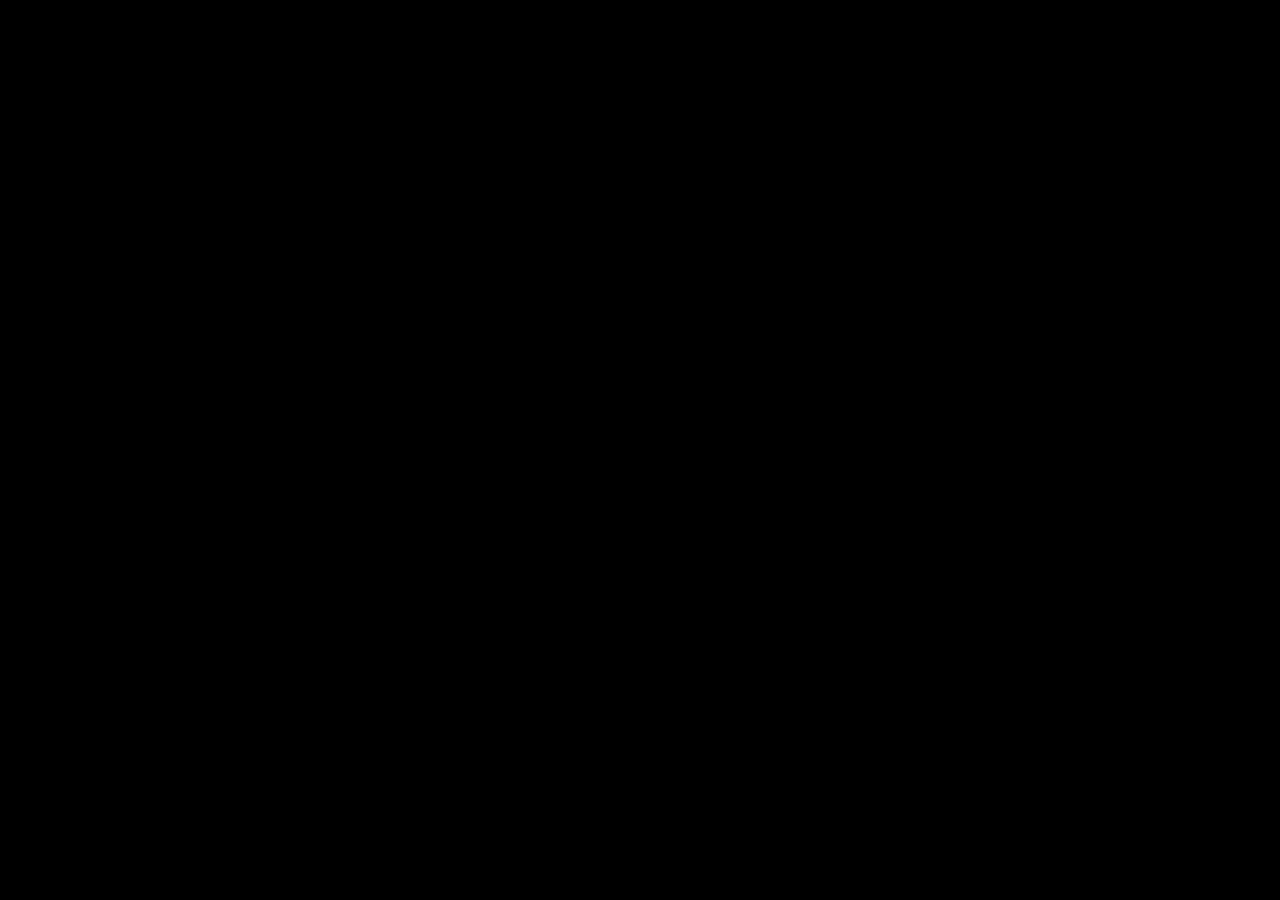
==== detalle.html @ 8d3503bb "Add footer" ====
<!DOCTYPE html>
<html lang="en">

<head>
    <meta charset="UTF-8">
    <meta name="viewport" content="width=device-width, initial-scale=1.0">
    <title>Spiderman</title>
    <link rel="stylesheet" href="./assets/css/style.css">
</head>

<body>
    <div class="contain_full">
        <div class="background">
        </div>
    </div>
</body>
</html>
---- assets/css/style.css ----
/*Style.css*/
/*BODY*/
body {
    background-color: #000;
    font-family: "Poppins", sans-serif;
}

body,
a,
button,
input,
div {
    -webkit-touch-callout: none;
    -webkit-user-select: none;
    -moz-user-select: none;
    -ms-user-select: none;
    user-select: none;
    -webkit-tap-highlight-color: transparent;
}

/*NavBar Design*/
.navbar {
    padding: 10px;
    display: flex;
    align-items: center;
}

.logo img {
    height: 80px;
}

.nav-links {
    list-style: none;
    display: flex;
    align-items: start;
    font-style: normal;
    font-weight: bolder;
    color: white;
}

.nav-links li {
    padding: 0px 10px;
    transition: color 0.1s ease;
}

.nav-links li:hover {
    color: #969696;
    font-style: unset;
    cursor: pointer;
}

/*Background & Fade*/
.background {
    background-image:
        linear-gradient(to bottom,
            rgba(0, 0, 0, 1),
            rgba(0, 0, 0, 0),
            rgba(0, 0, 0, 1)),
        url("../../images/backgroundSpidermanAcross.png");
    /* Imagen de fondo */

    background-size: cover;
    background-position: center;
    background-repeat: no-repeat;
    width: 100%;
    height: 60vh;
    display: grid;
    grid-template-columns: 1fr;
    grid-template-rows: 0.4fr;
    text-align: center;
}

.info {
    display: grid;
    justify-content: start;
}

.contain {
    color: white;
    padding: 20px;
}

.contain ul {
    padding-left: 25%;
    padding-right: 20%;
    display: flex;
    justify-content: center;
    list-style-type: none;
}

.contain li {
    padding: 0px 10px;
    font-size: small;
}

.contain p {
    padding-left: 20%;
    padding-right: 20%;
    padding-top: 1%;
    font-size: smaller;
    text-align: center;
}

.contain img {
    width: 80%;
}

@media (min-width: 768px) {

    /*navbar*/
    .nav-links {
        font-size: larger;
    }

    /*logo*/
    .logo img {
        height: 100px;
    }

    /*Background & Fade*/
    .background {
        height: 70vh;
        text-align: left;
    }

    /*Contain*/
    .contain {
        display: grid;
        place-items: center;
        padding-left: 15%;
    }


    .contain img {
        width: 85%;
    }
}


/*Buttons on the start*/
.contain_btn {
    display: flex;
    justify-content: center;
    padding: 1.5vh;
}

/*Boton Play*/
.principal_btn span {
    white-space: nowrap;
    color: inherit; 
    text-decoration: none;
}

.principal_btn {
    text-decoration: none;
    display: grid;
    grid-template-columns: auto 1fr; 
    align-items: center;
    gap: 8px; 
    padding: 8px 30px;
    margin: 1%;
    border-radius: 5px;
    cursor: pointer;
}
.principal_btn a {
    white-space: nowrap;
}

.principal_btn img {
    width: 25px;
    margin-right: 8px;
}

/* Fijar el footer al final de la página*/
.footer-space{
    position: fixed;
    display: flex;
    justify-content: space-around;
    bottom: 0;
    left: 0;
    width: 100%;
    background-color: #111111;
    color: #ffffffa4;
}

.footer-space p{
    margin-top: 0;
}

.icon {
    margin-top: 0.5%;
    transform: scale(1); 
    transition: transform 0.2s  ease, filter 0.2s ease;
    filter: brightness(1); 
    cursor: pointer;
}

.icon:hover {
    transform: scale(1.1); 
    filter: brightness(0.8); 
}

.icon:active {
    transform: scale(1); 
    filter: brightness(1); 
}

#info {
    background-color: #545454;
    transition: background-color 0.2s ease;
    justify-content: center;
    align-items: center;
    color: white;
}

#info:hover {
    background-color: #252525;
}

#info:active {
    background-color: #000;
}

#play {
    background-color: #ffffff;
    color: #000;
    transition: background-color 0.2s ease;
    justify-content: center;
    align-items: center;
    font-weight: bold;
}

#play:hover {
    background-color: #bbbbbb;
}

#play:active {
    background-color: #757575;
}

/*Desing for Desktops*/

@media (min-width: 900px) {
    
    .slide-container img {
        flex: 0 0 20%;
    }

    .icon{
        display: grid;
        grid-template-columns: repeat(1,1fr);
        grid-template-rows: repeat(2,1fr);
        justify-items: center;
        align-items: center;

    }
}
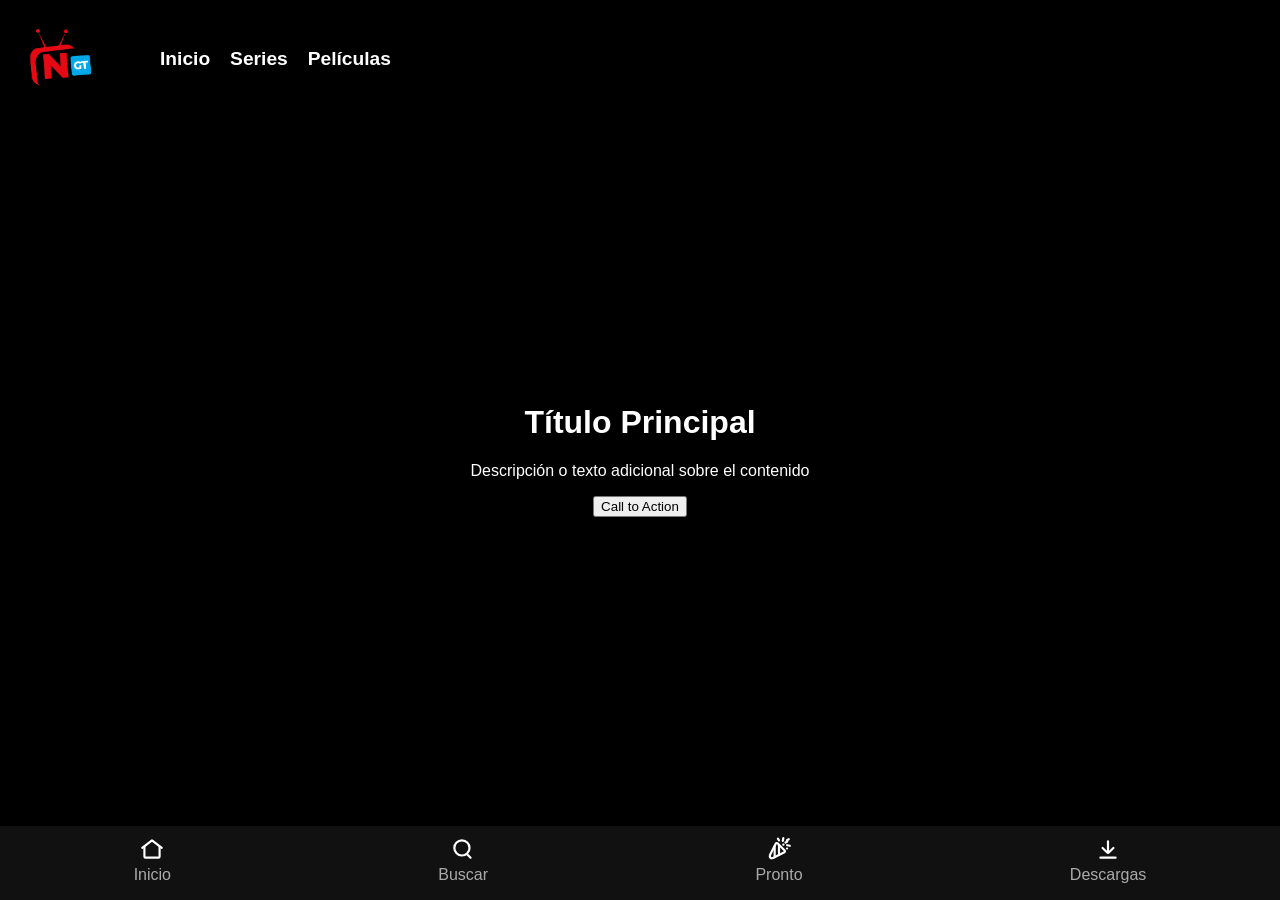
==== commit 16751981: "Add Video, detalles space and Fix footer" ====
--- a/detalle.html
+++ b/detalle.html
@@ -5,13 +5,153 @@
     <meta charset="UTF-8">
     <meta name="viewport" content="width=device-width, initial-scale=1.0">
     <title>Spiderman</title>
-    <link rel="stylesheet" href="./assets/css/style.css">
+    <link rel="stylesheet" href="./assets/css/style.css"> 
+    <link rel="stylesheet" href="./assets/css/detalle.css">
 </head>
 
 <body>
-    <div class="contain_full">
-        <div class="background">
+    <div class="background-vid">
+        <div class="nav-bar-in">
+            <header>
+                <nav>
+                    <div class="navbar">
+                        <div class="logo">
+                            <img src="./images/icons/Netflix_little.png" alt="">
+                        </div>
+                        <ul class="nav-links">
+                            <li><a href="./index.html">Inicio</a></li>
+                            <li>Series</li>
+                            <li>Películas</li>
+                        </ul>
+                    </div>
+                </nav>
+            </header>
         </div>
+        <video autoplay muted loop playsinline>
+            <source src="./videos/SPIDER-MAN.mp4" type="video/mp4">
+            Tu navegador no soporta videos HTML5.
+        </video>
+        
+        <div class="content">
+            <h1>Título Principal</h1>
+            <p>Descripción o texto adicional sobre el contenido</p>
+            <button>Call to Action</button>
+
+
+            <footer class="footer-space">
+                <div class="icon">
+                    <svg width="26px" height="26px" viewBox="0 0 24 24" version="1.1"
+                        xmlns="http://www.w3.org/2000/svg" xmlns:xlink="http://www.w3.org/1999/xlink"
+                        fill="#000000">
+                        <g id="SVGRepo_bgCarrier" stroke-width="0"></g>
+                        <g id="SVGRepo_tracerCarrier" stroke-linecap="round" stroke-linejoin="round"></g>
+                        <g id="SVGRepo_iconCarrier">
+                            <title>Home</title>
+                            <g id="Page-1" stroke="none" stroke-width="1" fill="none" fill-rule="evenodd">
+                                <g id="Home">
+                                    <rect id="Rectangle" fill-rule="nonzero" x="0" y="0" width="10" height="10">
+                                    </rect>
+                                    <path
+                                        d="M5,10 L5,19 C5,19.5523 5.44772,20 6,20 L18,20 C18.5523,20 19,19.5523 19,19 L19,10"
+                                        id="Path" stroke="#ffffff" stroke-width="2" stroke-linecap="round"> </path>
+                                    <path
+                                        d="M21,11 L12.307,4.23875 C12.1264,4.09832 11.8736,4.09832 11.693,4.23875 L3,11"
+                                        id="Path" stroke="#ffffff" stroke-width="2" stroke-linecap="round"> </path>
+                                </g>
+                            </g>
+                        </g>
+                    </svg>
+                    <p>Inicio</p>
+                </div>
+                <div class="icon">
+                    <svg width="26px" height="26px" viewBox="0 0 24 24" version="1.1"
+                        xmlns="http://www.w3.org/2000/svg" xmlns:xlink="http://www.w3.org/1999/xlink"
+                        fill="#000000">
+                        <g id="SVGRepo_bgCarrier" stroke-width="0"></g>
+                        <g id="SVGRepo_tracerCarrier" stroke-linecap="round" stroke-linejoin="round"></g>
+                        <g id="SVGRepo_iconCarrier">
+                            <title>Search</title>
+                            <g id="Page-1" stroke="none" stroke-width="1" fill="none" fill-rule="evenodd">
+                                <g id="Search">
+                                    <rect id="Rectangle" fill-rule="nonzero" x="0" y="0" width="24" height="24">
+                                    </rect>
+                                    <circle id="Oval" stroke="#ffffff" stroke-width="2" stroke-linecap="round"
+                                        cx="11" cy="11" r="7"> </circle>
+                                    <line x1="16" y1="17" x2="19" y2="20" id="Path" stroke="#ffffff"
+                                        stroke-width="2" stroke-linecap="round"> </line>
+                                </g>
+                            </g>
+                        </g>
+                    </svg>
+                    <p>Buscar</p>
+                </div>
+                <div class="icon">
+                    <svg width="26px" height="26px" viewBox="0 0 24 24" version="1.1"
+                        xmlns="http://www.w3.org/2000/svg" xmlns:xlink="http://www.w3.org/1999/xlink"
+                        fill="#000000">
+                        <g id="SVGRepo_bgCarrier" stroke-width="0"></g>
+                        <g id="SVGRepo_tracerCarrier" stroke-linecap="round" stroke-linejoin="round"></g>
+                        <g id="SVGRepo_iconCarrier">
+                            <title>Party</title>
+                            <g id="Page-1" stroke="none" stroke-width="1" fill="none" fill-rule="evenodd">
+                                <g id="Party">
+                                    <rect id="Rectangle" fill-rule="nonzero" x="0" y="0" width="24" height="24">
+                                    </rect>
+                                    <path
+                                        d="M4.05024,19.9498 C4.75734,20.6569 5.46444989,20.6569 6.52511,20.3033 L16.9745,14.9203 C17.5768,14.61 17.7027,13.8033 17.2237,13.3242 L10.6758,6.77632 C10.1967,6.29726 9.38998,6.42319 9.07971,7.02547 L3.69668,17.4749 C3.34313,18.5355 3.34313,19.2426 4.05024,19.9498 Z"
+                                        id="Path" stroke="#ffffff" stroke-width="2" stroke-linecap="round"> </path>
+                                    <path
+                                        d="M18,6 L19.3675,5.31623 C19.6787,5.16066 19.746,4.74598 19.5,4.5 L19.5,4.5 C19.254,4.25402 19.3213,3.83934 19.6325,3.68377 L21,3"
+                                        id="Path" stroke="#ffffff" stroke-width="2" stroke-linecap="round"> </path>
+                                    <line x1="16" y1="8" x2="16.125" y2="8" id="Path" stroke="#ffffff"
+                                        stroke-width="2" stroke-linecap="round"> </line>
+                                    <line x1="19.375" y1="11.5" x2="19.5" y2="11.5" id="Path" stroke="#ffffff"
+                                        stroke-width="2" stroke-linecap="round"> </line>
+                                    <line x1="12" y1="4" x2="11" y2="2.5" id="Path" stroke="#ffffff"
+                                        stroke-width="2" stroke-linecap="round"> </line>
+                                    <line x1="15.5" y1="4.5" x2="16" y2="2" id="Path" stroke="#ffffff"
+                                        stroke-width="2" stroke-linecap="round"> </line>
+                                    <line x1="22" y1="9" x2="19.5" y2="8.5" id="Path" stroke="#ffffff"
+                                        stroke-width="2" stroke-linecap="round"> </line>
+                                    <line x1="12" y1="8.5" x2="12" y2="17.5" id="Path" stroke="#ffffff"
+                                        stroke-width="2" stroke-linecap="round"> </line>
+                                    <line x1="8" y1="9.5" x2="8" y2="19.5" id="Path" stroke="#ffffff"
+                                        stroke-width="2" stroke-linecap="round"> </line>
+                                </g>
+                            </g>
+                        </g>
+                    </svg>
+                    <p>Pronto</p>
+                </div>
+                <div class="icon">
+                    <svg width="26px" height="26px" viewBox="0 0 24 24" version="1.1"
+                        xmlns="http://www.w3.org/2000/svg" xmlns:xlink="http://www.w3.org/1999/xlink"
+                        fill="#000000">
+                        <g id="SVGRepo_bgCarrier" stroke-width="0"></g>
+                        <g id="SVGRepo_tracerCarrier" stroke-linecap="round" stroke-linejoin="round"></g>
+                        <g id="SVGRepo_iconCarrier">
+                            <title>Download-3</title>
+                            <g id="Page-1" stroke="none" stroke-width="1" fill="none" fill-rule="evenodd">
+                                <g id="Download-3">
+                                    <rect id="Rectangle" fill-rule="nonzero" x="0" y="0" width="24" height="24">
+                                    </rect>
+                                    <line x1="12" y1="5" x2="12" y2="15" id="Path" stroke="#ffffff" stroke-width="2"
+                                        stroke-linecap="round"> </line>
+                                    <path
+                                        d="M17,11 L12.7071,15.2929 C12.3166,15.6834 11.6834,15.6834 11.2929,15.2929 L7,11"
+                                        id="Path" stroke="#ffffff" stroke-width="2" stroke-linecap="round"> </path>
+                                    <line x1="19" y1="20" x2="5" y2="20" id="Path" stroke="#ffffff" stroke-width="2"
+                                        stroke-linecap="round"> </line>
+                                </g>
+                            </g>
+                        </g>
+                    </svg>
+                    <p>Descargas</p>
+                </div>
+            </footer>
+
+        </div>
+        
     </div>
 </body>
 </html>
--- a/assets/css/style.css
+++ b/assets/css/style.css
@@ -43,6 +43,11 @@
     transition: color 0.1s ease;
 }
 
+.nav-links a {
+    text-decoration: none;
+    color: inherit;
+}
+
 .nav-links li:hover {
     color: #969696;
     font-style: unset;
@@ -137,14 +142,12 @@
 }
 
 
-/*Buttons on the start*/
 .contain_btn {
     display: flex;
     justify-content: center;
     padding: 1.5vh;
 }
 
-/*Boton Play*/
 .principal_btn span {
     white-space: nowrap;
     color: inherit; 
@@ -171,7 +174,6 @@
     margin-right: 8px;
 }
 
-/* Fijar el footer al final de la página*/
 .footer-space{
     position: fixed;
     display: flex;
@@ -188,7 +190,7 @@
 }
 
 .icon {
-    margin-top: 0.5%;
+    margin-top: 1.5%;
     transform: scale(1); 
     transition: transform 0.2s  ease, filter 0.2s ease;
     filter: brightness(1); 
@@ -248,6 +250,7 @@
 
     .icon{
         display: grid;
+        margin-top: 0.5%;
         grid-template-columns: repeat(1,1fr);
         grid-template-rows: repeat(2,1fr);
         justify-items: center;
--- a/assets/css/detalle.css
+++ b/assets/css/detalle.css
@@ -0,0 +1,86 @@
+body {
+    background-color: #000;
+    font-family: "Poppins", sans-serif;
+    margin: 0;
+}
+
+.background-vid {
+    position: relative;
+    width: 100%;
+    height: 100vh;
+    /* Ocupa toda la altura de la pantalla */
+    overflow: hidden;
+    display: flex;
+    flex-direction: column;
+    justify-content: center;
+    align-items: center;
+}
+
+.background-vid::before {
+    content: '';
+    position: absolute;
+    top: 0;
+    left: 0;
+    width: 100%;
+    height: 100%;
+    background: linear-gradient(to bottom,
+            rgba(0, 0, 0, 1) 0%,
+            rgba(0, 0, 0, 0.3) 15%,
+            rgba(0, 0, 0, 0.1) 30%,
+            rgba(0, 0, 0, 0.1) 70%,
+            rgba(0, 0, 0, 0.3) 85%,
+            rgba(0, 0, 0, 1) 100%);
+    z-index: 1;
+    pointer-events: none;
+    /* Permite interacción con el video */
+}
+
+.background-vid video {
+    position: absolute;
+    top: 0;
+    left: 0;
+    width: 100%;
+    height: 70%;
+    object-fit: cover;
+    z-index: 0;
+}
+
+.nav-bar-in {
+    position: absolute;
+    top: 0;
+    left: 0;
+    width: 100%;
+    height: 9vh;
+    display: flex;
+    justify-content: space-between;
+    align-items: center;
+    z-index: 3;
+}
+
+.content {
+    position: relative;
+    z-index: 2;
+    color: white;
+    text-align: center;
+    padding: 20px;
+    max-width: 90%;
+}
+
+/* Media Query para pantallas más grandes */
+@media (min-width: 768px) {
+    .background {
+        height: 60vh;
+    }
+
+    .nav-bar-in {
+        height: 13vh;
+    }
+
+    .background::before {
+        background: linear-gradient(to bottom,
+                rgba(0, 0, 0, 1) 0%,
+                rgba(0, 0, 0, 0) 20%,
+                rgba(0, 0, 0, 0) 80%,
+                rgba(0, 0, 0, 1) 100%);
+    }
+}
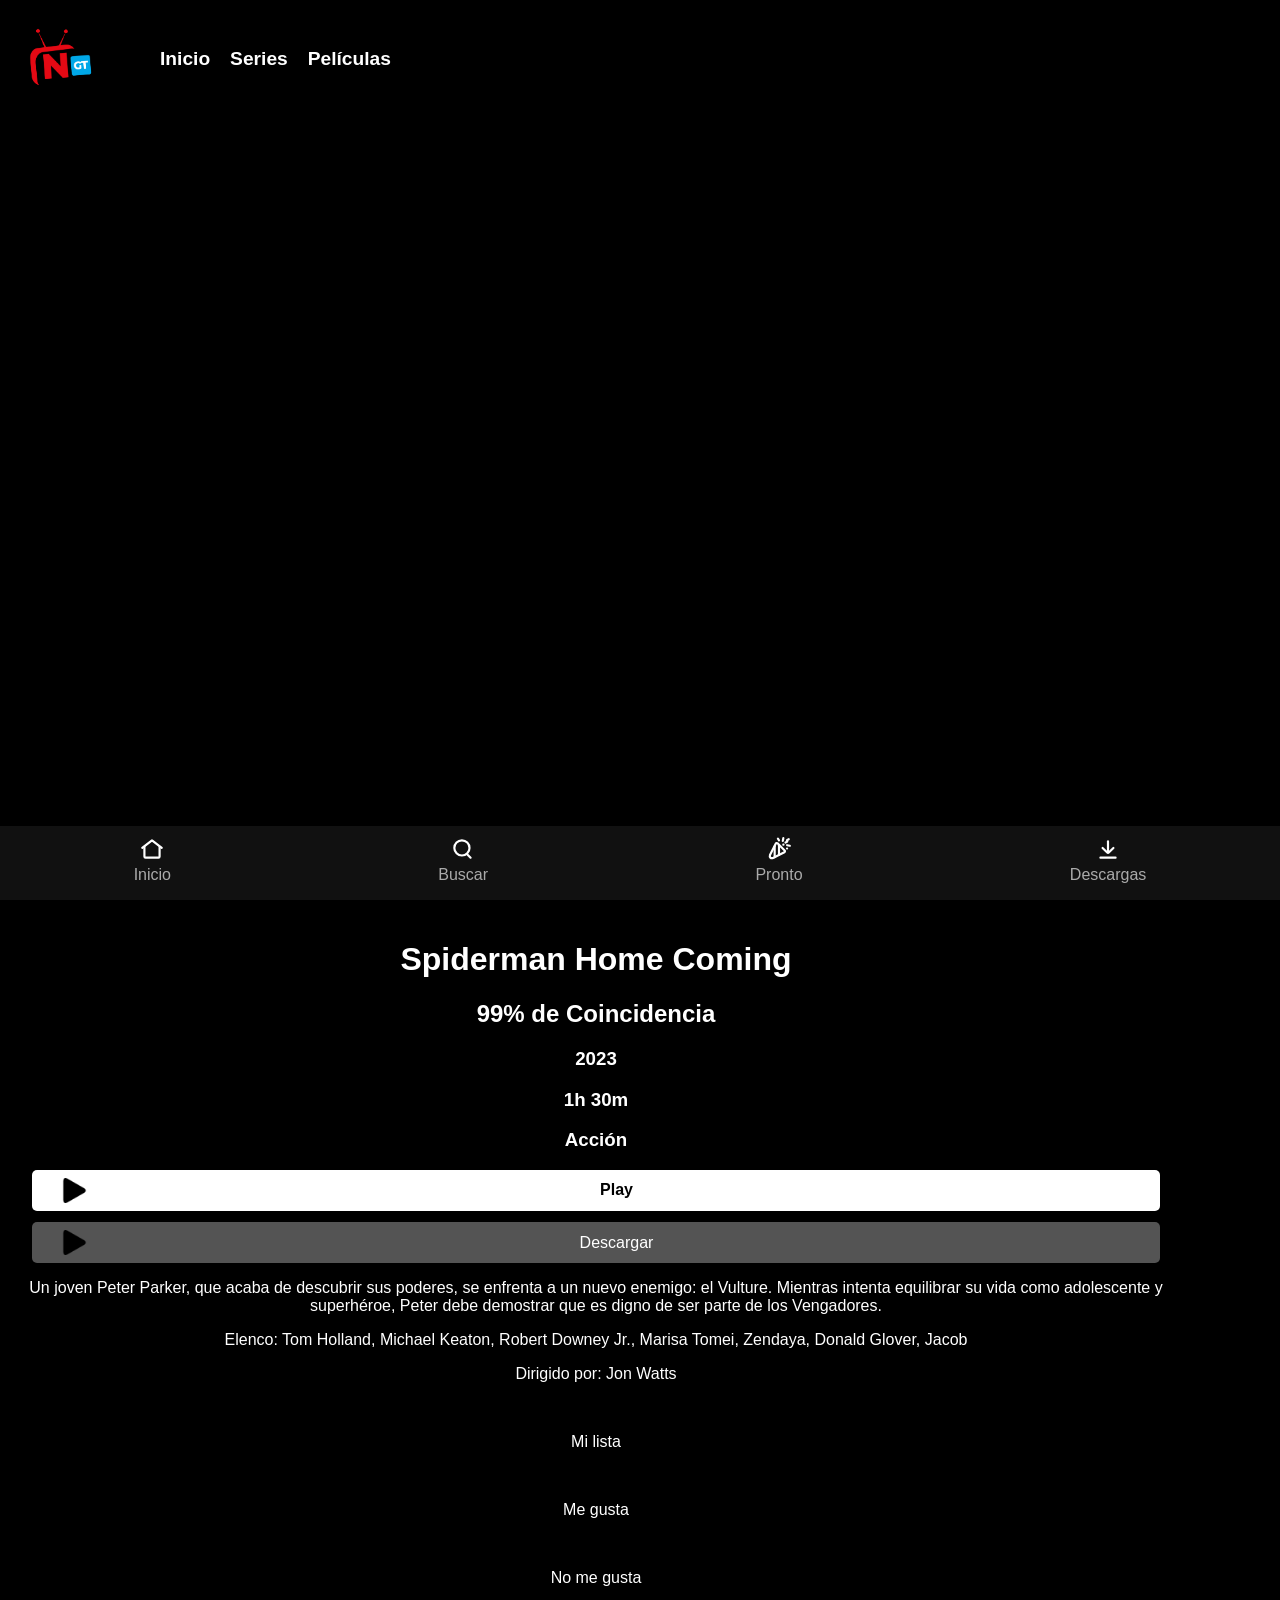
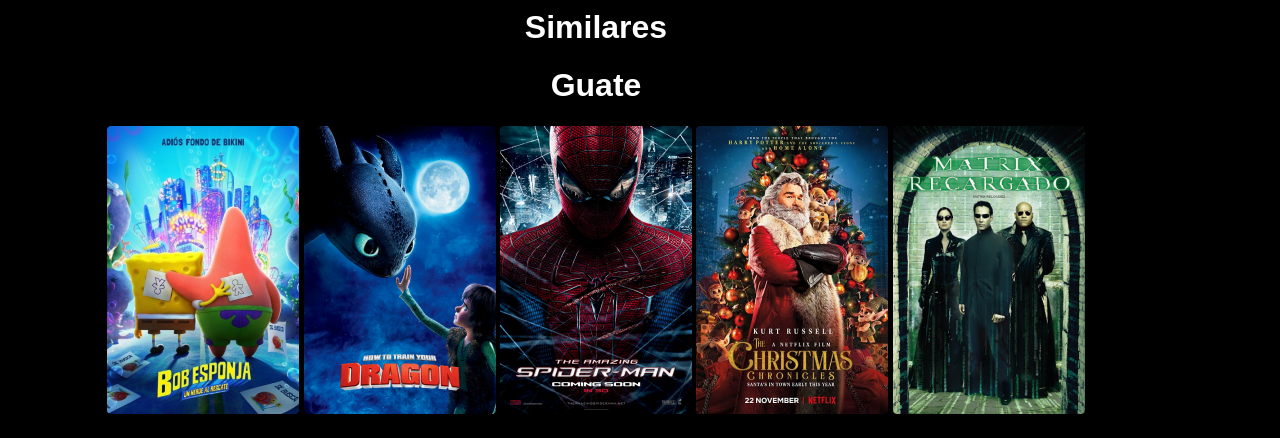
==== commit a5082095: "redesing" ====
--- a/detalle.html
+++ b/detalle.html
@@ -5,7 +5,7 @@
     <meta charset="UTF-8">
     <meta name="viewport" content="width=device-width, initial-scale=1.0">
     <title>Spiderman</title>
-    <link rel="stylesheet" href="./assets/css/style.css"> 
+    <link rel="stylesheet" href="./assets/css/style.css">
     <link rel="stylesheet" href="./assets/css/detalle.css">
 </head>
 
@@ -31,127 +31,177 @@
             <source src="./videos/SPIDER-MAN.mp4" type="video/mp4">
             Tu navegador no soporta videos HTML5.
         </video>
-        
-        <div class="content">
-            <h1>Título Principal</h1>
-            <p>Descripción o texto adicional sobre el contenido</p>
-            <button>Call to Action</button>
-
-
-            <footer class="footer-space">
-                <div class="icon">
-                    <svg width="26px" height="26px" viewBox="0 0 24 24" version="1.1"
-                        xmlns="http://www.w3.org/2000/svg" xmlns:xlink="http://www.w3.org/1999/xlink"
-                        fill="#000000">
-                        <g id="SVGRepo_bgCarrier" stroke-width="0"></g>
-                        <g id="SVGRepo_tracerCarrier" stroke-linecap="round" stroke-linejoin="round"></g>
-                        <g id="SVGRepo_iconCarrier">
-                            <title>Home</title>
-                            <g id="Page-1" stroke="none" stroke-width="1" fill="none" fill-rule="evenodd">
-                                <g id="Home">
-                                    <rect id="Rectangle" fill-rule="nonzero" x="0" y="0" width="10" height="10">
-                                    </rect>
-                                    <path
-                                        d="M5,10 L5,19 C5,19.5523 5.44772,20 6,20 L18,20 C18.5523,20 19,19.5523 19,19 L19,10"
-                                        id="Path" stroke="#ffffff" stroke-width="2" stroke-linecap="round"> </path>
-                                    <path
-                                        d="M21,11 L12.307,4.23875 C12.1264,4.09832 11.8736,4.09832 11.693,4.23875 L3,11"
-                                        id="Path" stroke="#ffffff" stroke-width="2" stroke-linecap="round"> </path>
-                                </g>
-                            </g>
-                        </g>
-                    </svg>
-                    <p>Inicio</p>
-                </div>
-                <div class="icon">
-                    <svg width="26px" height="26px" viewBox="0 0 24 24" version="1.1"
-                        xmlns="http://www.w3.org/2000/svg" xmlns:xlink="http://www.w3.org/1999/xlink"
-                        fill="#000000">
-                        <g id="SVGRepo_bgCarrier" stroke-width="0"></g>
-                        <g id="SVGRepo_tracerCarrier" stroke-linecap="round" stroke-linejoin="round"></g>
-                        <g id="SVGRepo_iconCarrier">
-                            <title>Search</title>
-                            <g id="Page-1" stroke="none" stroke-width="1" fill="none" fill-rule="evenodd">
-                                <g id="Search">
-                                    <rect id="Rectangle" fill-rule="nonzero" x="0" y="0" width="24" height="24">
-                                    </rect>
-                                    <circle id="Oval" stroke="#ffffff" stroke-width="2" stroke-linecap="round"
-                                        cx="11" cy="11" r="7"> </circle>
-                                    <line x1="16" y1="17" x2="19" y2="20" id="Path" stroke="#ffffff"
-                                        stroke-width="2" stroke-linecap="round"> </line>
-                                </g>
-                            </g>
-                        </g>
-                    </svg>
-                    <p>Buscar</p>
-                </div>
-                <div class="icon">
-                    <svg width="26px" height="26px" viewBox="0 0 24 24" version="1.1"
-                        xmlns="http://www.w3.org/2000/svg" xmlns:xlink="http://www.w3.org/1999/xlink"
-                        fill="#000000">
-                        <g id="SVGRepo_bgCarrier" stroke-width="0"></g>
-                        <g id="SVGRepo_tracerCarrier" stroke-linecap="round" stroke-linejoin="round"></g>
-                        <g id="SVGRepo_iconCarrier">
-                            <title>Party</title>
-                            <g id="Page-1" stroke="none" stroke-width="1" fill="none" fill-rule="evenodd">
-                                <g id="Party">
-                                    <rect id="Rectangle" fill-rule="nonzero" x="0" y="0" width="24" height="24">
-                                    </rect>
-                                    <path
-                                        d="M4.05024,19.9498 C4.75734,20.6569 5.46444989,20.6569 6.52511,20.3033 L16.9745,14.9203 C17.5768,14.61 17.7027,13.8033 17.2237,13.3242 L10.6758,6.77632 C10.1967,6.29726 9.38998,6.42319 9.07971,7.02547 L3.69668,17.4749 C3.34313,18.5355 3.34313,19.2426 4.05024,19.9498 Z"
-                                        id="Path" stroke="#ffffff" stroke-width="2" stroke-linecap="round"> </path>
-                                    <path
-                                        d="M18,6 L19.3675,5.31623 C19.6787,5.16066 19.746,4.74598 19.5,4.5 L19.5,4.5 C19.254,4.25402 19.3213,3.83934 19.6325,3.68377 L21,3"
-                                        id="Path" stroke="#ffffff" stroke-width="2" stroke-linecap="round"> </path>
-                                    <line x1="16" y1="8" x2="16.125" y2="8" id="Path" stroke="#ffffff"
-                                        stroke-width="2" stroke-linecap="round"> </line>
-                                    <line x1="19.375" y1="11.5" x2="19.5" y2="11.5" id="Path" stroke="#ffffff"
-                                        stroke-width="2" stroke-linecap="round"> </line>
-                                    <line x1="12" y1="4" x2="11" y2="2.5" id="Path" stroke="#ffffff"
-                                        stroke-width="2" stroke-linecap="round"> </line>
-                                    <line x1="15.5" y1="4.5" x2="16" y2="2" id="Path" stroke="#ffffff"
-                                        stroke-width="2" stroke-linecap="round"> </line>
-                                    <line x1="22" y1="9" x2="19.5" y2="8.5" id="Path" stroke="#ffffff"
-                                        stroke-width="2" stroke-linecap="round"> </line>
-                                    <line x1="12" y1="8.5" x2="12" y2="17.5" id="Path" stroke="#ffffff"
-                                        stroke-width="2" stroke-linecap="round"> </line>
-                                    <line x1="8" y1="9.5" x2="8" y2="19.5" id="Path" stroke="#ffffff"
-                                        stroke-width="2" stroke-linecap="round"> </line>
-                                </g>
-                            </g>
-                        </g>
-                    </svg>
-                    <p>Pronto</p>
-                </div>
-                <div class="icon">
-                    <svg width="26px" height="26px" viewBox="0 0 24 24" version="1.1"
-                        xmlns="http://www.w3.org/2000/svg" xmlns:xlink="http://www.w3.org/1999/xlink"
-                        fill="#000000">
-                        <g id="SVGRepo_bgCarrier" stroke-width="0"></g>
-                        <g id="SVGRepo_tracerCarrier" stroke-linecap="round" stroke-linejoin="round"></g>
-                        <g id="SVGRepo_iconCarrier">
-                            <title>Download-3</title>
-                            <g id="Page-1" stroke="none" stroke-width="1" fill="none" fill-rule="evenodd">
-                                <g id="Download-3">
-                                    <rect id="Rectangle" fill-rule="nonzero" x="0" y="0" width="24" height="24">
-                                    </rect>
-                                    <line x1="12" y1="5" x2="12" y2="15" id="Path" stroke="#ffffff" stroke-width="2"
-                                        stroke-linecap="round"> </line>
-                                    <path
-                                        d="M17,11 L12.7071,15.2929 C12.3166,15.6834 11.6834,15.6834 11.2929,15.2929 L7,11"
-                                        id="Path" stroke="#ffffff" stroke-width="2" stroke-linecap="round"> </path>
-                                    <line x1="19" y1="20" x2="5" y2="20" id="Path" stroke="#ffffff" stroke-width="2"
-                                        stroke-linecap="round"> </line>
-                                </g>
-                            </g>
-                        </g>
-                    </svg>
-                    <p>Descargas</p>
-                </div>
-            </footer>
-
+    </div>
+    <div class="content">
+        <div class="conent-by-movie">
+            <div class="tittle-by-moby">
+                <h1>Spiderman Home Coming</h1>
+            </div>
+            <div class="details-by-movie">
+                <div class="more-details">
+                    <h2>99% de Coincidencia</h2>
+                    <h3>2023</h3>
+                    <h3>1h 30m</h3>
+                    <h3>Acción</h3>
+                </div>
+                <div class="buttons-by-movie">
+                    <div class="principal_btn" id="play">
+                        <img src="./images/play-button-arrowhead.png" alt="">
+                        <a>Play</a>
+                    </div>
+                    <div class="principal_btn" id="info">
+                        <img src="./images/play-button-arrowhead.png" alt="">
+                        <a>Descargar</a>
+                    </div>
+                </div>
+                <div class="description-by-movie">
+                    <p>Un joven Peter Parker, que acaba de descubrir sus poderes, se enfrenta a un nuevo enemigo: el
+                        Vulture. Mientras intenta equilibrar su vida como adolescente y superhéroe, Peter debe
+                        demostrar que es digno de ser parte de los Vengadores.</p>
+                    <p class="minor">
+                        Elenco: Tom Holland, Michael Keaton, Robert Downey Jr., Marisa Tomei, Zendaya, Donald
+                        Glover, Jacob
+                    </p>
+                    <p class="minor">Dirigido por: Jon Watts</p>
+                </div>
+                <div class="other-options">
+                    <div class="options">
+                        <img src="./images/icons/plus.png" alt="">
+                        <p>Mi lista</p>
+                    </div>
+                    <div class="options">
+                        <img src="./images/icons/thumbs-up.png" alt="">
+                        <p>Me gusta</p>
+                    </div>
+                    <div class="options">
+                        <img src="./images/icons/thumbs-down.png" alt="">
+                        <p>No me gusta</p>
+                    </div>
+                </div>
+            </div>
         </div>
-        
+        <div class="movies">
+            <div class="title">
+                <h1>Similares</h1>
+                <h1 id="gt-text">Guate</h1>
+                <div class="line"></div>
+            </div>
+            <div class="slide-container">
+                <img src="./images/covers/bob.png" alt="">
+                <img src="./images/covers/dragon.png" alt="">
+                <img src="./images/covers/spider-man.png" alt="">
+                <img src="./images/covers/santa.png" alt="">
+                <img src="images/covers/matrix.png" alt="">
+            </div>
+        </div>
+        <footer class="footer-space">
+            <div class="icon">
+                <svg width="26px" height="26px" viewBox="0 0 24 24" version="1.1" xmlns="http://www.w3.org/2000/svg"
+                    xmlns:xlink="http://www.w3.org/1999/xlink" fill="#000000">
+                    <g id="SVGRepo_bgCarrier" stroke-width="0"></g>
+                    <g id="SVGRepo_tracerCarrier" stroke-linecap="round" stroke-linejoin="round"></g>
+                    <g id="SVGRepo_iconCarrier">
+                        <title>Home</title>
+                        <g id="Page-1" stroke="none" stroke-width="1" fill="none" fill-rule="evenodd">
+                            <g id="Home">
+                                <rect id="Rectangle" fill-rule="nonzero" x="0" y="0" width="10" height="10">
+                                </rect>
+                                <path
+                                    d="M5,10 L5,19 C5,19.5523 5.44772,20 6,20 L18,20 C18.5523,20 19,19.5523 19,19 L19,10"
+                                    id="Path" stroke="#ffffff" stroke-width="2" stroke-linecap="round"> </path>
+                                <path
+                                    d="M21,11 L12.307,4.23875 C12.1264,4.09832 11.8736,4.09832 11.693,4.23875 L3,11"
+                                    id="Path" stroke="#ffffff" stroke-width="2" stroke-linecap="round"> </path>
+                            </g>
+                        </g>
+                    </g>
+                </svg>
+                <p>Inicio</p>
+            </div>
+            <div class="icon">
+                <svg width="26px" height="26px" viewBox="0 0 24 24" version="1.1" xmlns="http://www.w3.org/2000/svg"
+                    xmlns:xlink="http://www.w3.org/1999/xlink" fill="#000000">
+                    <g id="SVGRepo_bgCarrier" stroke-width="0"></g>
+                    <g id="SVGRepo_tracerCarrier" stroke-linecap="round" stroke-linejoin="round"></g>
+                    <g id="SVGRepo_iconCarrier">
+                        <title>Search</title>
+                        <g id="Page-1" stroke="none" stroke-width="1" fill="none" fill-rule="evenodd">
+                            <g id="Search">
+                                <rect id="Rectangle" fill-rule="nonzero" x="0" y="0" width="24" height="24">
+                                </rect>
+                                <circle id="Oval" stroke="#ffffff" stroke-width="2" stroke-linecap="round" cx="11"
+                                    cy="11" r="7"> </circle>
+                                <line x1="16" y1="17" x2="19" y2="20" id="Path" stroke="#ffffff" stroke-width="2"
+                                    stroke-linecap="round"> </line>
+                            </g>
+                        </g>
+                    </g>
+                </svg>
+                <p>Buscar</p>
+            </div>
+            <div class="icon">
+                <svg width="26px" height="26px" viewBox="0 0 24 24" version="1.1" xmlns="http://www.w3.org/2000/svg"
+                    xmlns:xlink="http://www.w3.org/1999/xlink" fill="#000000">
+                    <g id="SVGRepo_bgCarrier" stroke-width="0"></g>
+                    <g id="SVGRepo_tracerCarrier" stroke-linecap="round" stroke-linejoin="round"></g>
+                    <g id="SVGRepo_iconCarrier">
+                        <title>Party</title>
+                        <g id="Page-1" stroke="none" stroke-width="1" fill="none" fill-rule="evenodd">
+                            <g id="Party">
+                                <rect id="Rectangle" fill-rule="nonzero" x="0" y="0" width="24" height="24">
+                                </rect>
+                                <path
+                                    d="M4.05024,19.9498 C4.75734,20.6569 5.46444989,20.6569 6.52511,20.3033 L16.9745,14.9203 C17.5768,14.61 17.7027,13.8033 17.2237,13.3242 L10.6758,6.77632 C10.1967,6.29726 9.38998,6.42319 9.07971,7.02547 L3.69668,17.4749 C3.34313,18.5355 3.34313,19.2426 4.05024,19.9498 Z"
+                                    id="Path" stroke="#ffffff" stroke-width="2" stroke-linecap="round"> </path>
+                                <path
+                                    d="M18,6 L19.3675,5.31623 C19.6787,5.16066 19.746,4.74598 19.5,4.5 L19.5,4.5 C19.254,4.25402 19.3213,3.83934 19.6325,3.68377 L21,3"
+                                    id="Path" stroke="#ffffff" stroke-width="2" stroke-linecap="round"> </path>
+                                <line x1="16" y1="8" x2="16.125" y2="8" id="Path" stroke="#ffffff" stroke-width="2"
+                                    stroke-linecap="round"> </line>
+                                <line x1="19.375" y1="11.5" x2="19.5" y2="11.5" id="Path" stroke="#ffffff"
+                                    stroke-width="2" stroke-linecap="round"> </line>
+                                <line x1="12" y1="4" x2="11" y2="2.5" id="Path" stroke="#ffffff" stroke-width="2"
+                                    stroke-linecap="round"> </line>
+                                <line x1="15.5" y1="4.5" x2="16" y2="2" id="Path" stroke="#ffffff" stroke-width="2"
+                                    stroke-linecap="round"> </line>
+                                <line x1="22" y1="9" x2="19.5" y2="8.5" id="Path" stroke="#ffffff" stroke-width="2"
+                                    stroke-linecap="round"> </line>
+                                <line x1="12" y1="8.5" x2="12" y2="17.5" id="Path" stroke="#ffffff" stroke-width="2"
+                                    stroke-linecap="round"> </line>
+                                <line x1="8" y1="9.5" x2="8" y2="19.5" id="Path" stroke="#ffffff" stroke-width="2"
+                                    stroke-linecap="round"> </line>
+                            </g>
+                        </g>
+                    </g>
+                </svg>
+                <p>Pronto</p>
+            </div>
+            <div class="icon">
+                <svg width="26px" height="26px" viewBox="0 0 24 24" version="1.1" xmlns="http://www.w3.org/2000/svg"
+                    xmlns:xlink="http://www.w3.org/1999/xlink" fill="#000000">
+                    <g id="SVGRepo_bgCarrier" stroke-width="0"></g>
+                    <g id="SVGRepo_tracerCarrier" stroke-linecap="round" stroke-linejoin="round"></g>
+                    <g id="SVGRepo_iconCarrier">
+                        <title>Download-3</title>
+                        <g id="Page-1" stroke="none" stroke-width="1" fill="none" fill-rule="evenodd">
+                            <g id="Download-3">
+                                <rect id="Rectangle" fill-rule="nonzero" x="0" y="0" width="24" height="24">
+                                </rect>
+                                <line x1="12" y1="5" x2="12" y2="15" id="Path" stroke="#ffffff" stroke-width="2"
+                                    stroke-linecap="round"> </line>
+                                <path
+                                    d="M17,11 L12.7071,15.2929 C12.3166,15.6834 11.6834,15.6834 11.2929,15.2929 L7,11"
+                                    id="Path" stroke="#ffffff" stroke-width="2" stroke-linecap="round"> </path>
+                                <line x1="19" y1="20" x2="5" y2="20" id="Path" stroke="#ffffff" stroke-width="2"
+                                    stroke-linecap="round"> </line>
+                            </g>
+                        </g>
+                    </g>
+                </svg>
+                <p>Descargas</p>
+            </div>
+        </footer>
     </div>
 </body>
+
 </html>
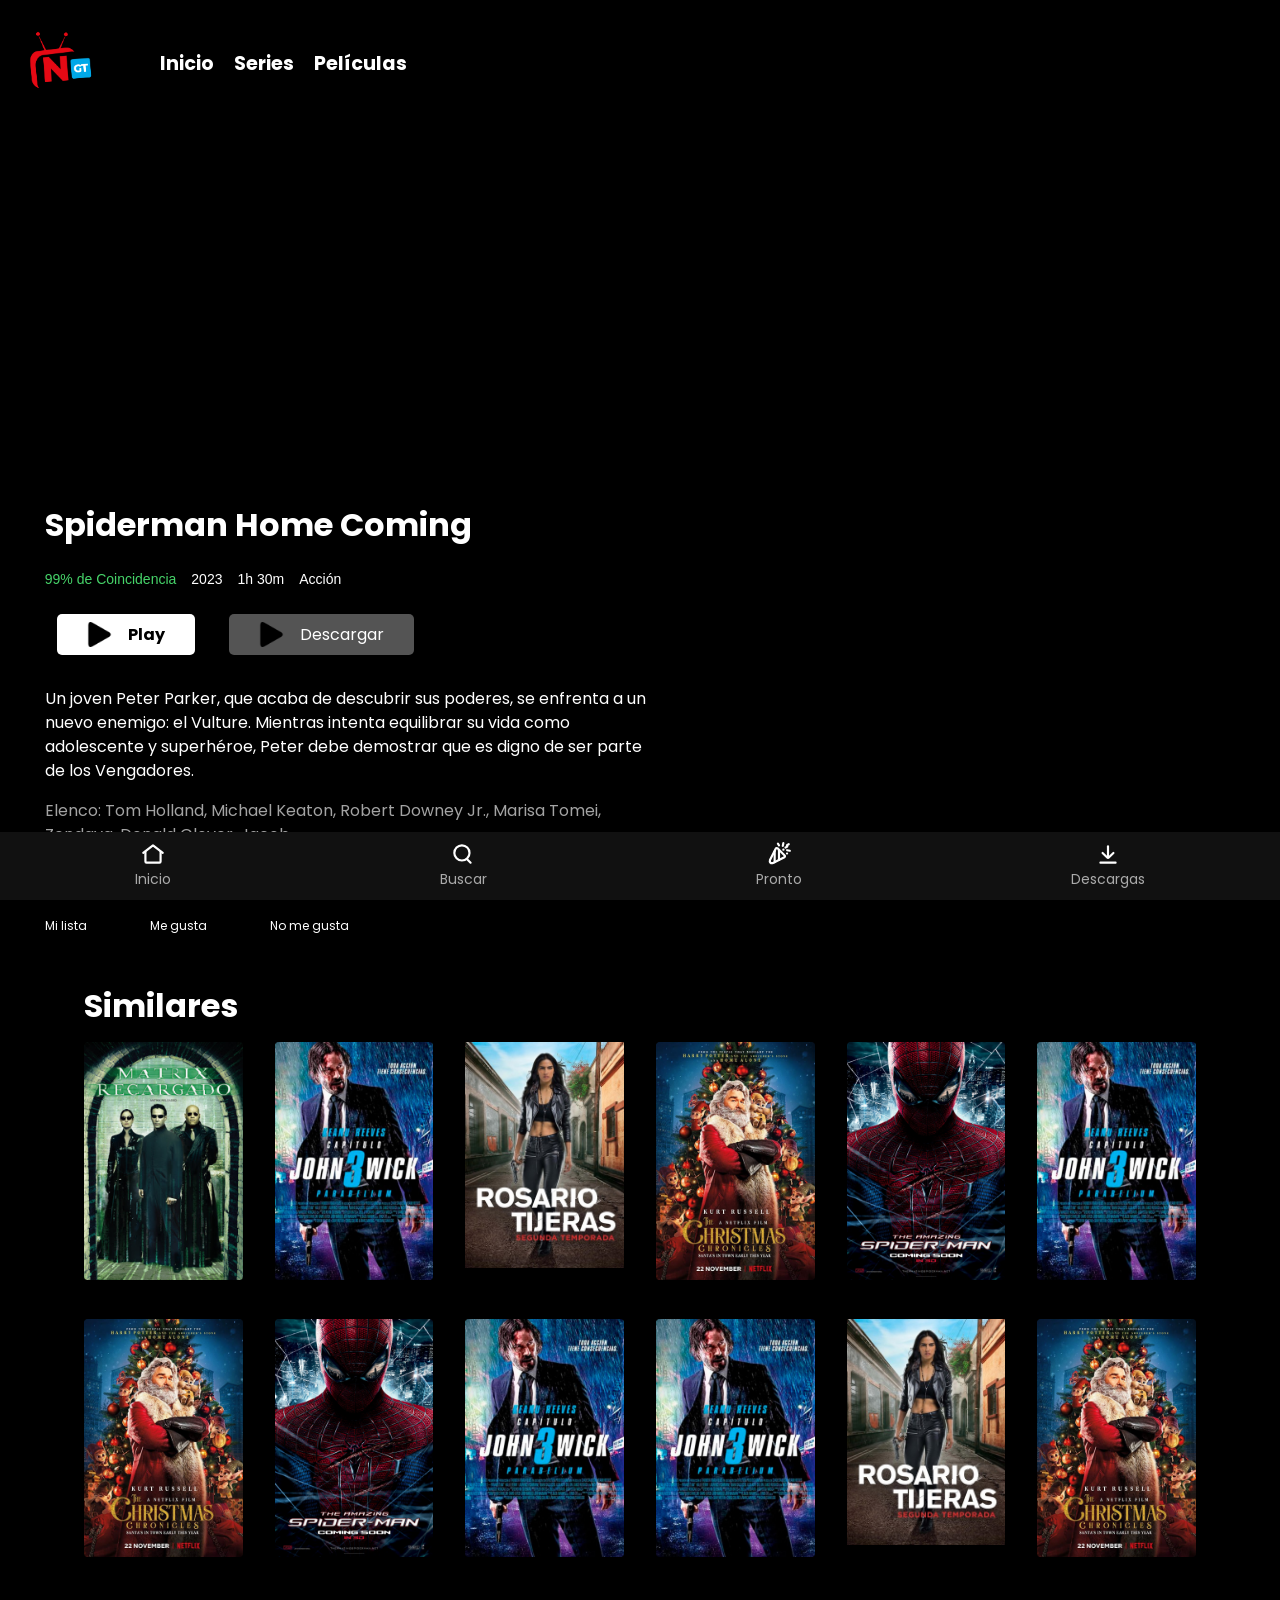
==== commit e69a2c5e: "Add Detials complete" ====
--- a/detalle.html
+++ b/detalle.html
@@ -7,6 +7,7 @@
     <title>Spiderman</title>
     <link rel="stylesheet" href="./assets/css/style.css">
     <link rel="stylesheet" href="./assets/css/detalle.css">
+    <link rel="stylesheet" href="./assets/css/style-catalog.css">
 </head>
 
 <body>
@@ -80,20 +81,52 @@
                 </div>
             </div>
         </div>
+        <div class="movies-in">
         <div class="movies">
             <div class="title">
                 <h1>Similares</h1>
-                <h1 id="gt-text">Guate</h1>
-                <div class="line"></div>
-            </div>
-            <div class="slide-container">
-                <img src="./images/covers/bob.png" alt="">
-                <img src="./images/covers/dragon.png" alt="">
-                <img src="./images/covers/spider-man.png" alt="">
-                <img src="./images/covers/santa.png" alt="">
-                <img src="images/covers/matrix.png" alt="">
+            </div>
+            <div class="line"></div>
+            <div class="catalog">
+                <div class="item-container">
+                    <img src="./images/covers/matrix.png" alt="">
+                </div>
+                <div class="item-container">
+                    <img src="./images/covers/john.png" alt="">
+                </div>
+                <div class="item-container">
+                    <img src="./images/covers/rosario tijeras.jpg" alt="">
+                </div>
+                <div class="item-container">
+                    <img src="./images/covers/santa.png" alt="">
+                </div>
+                <div class="item-container">
+                    <img src="./images/covers/spider-man.png" alt="">
+                </div>
+                <div class="item-container">
+                    <img src="./images/covers/john.png" alt="">
+                </div>
+                <div class="item-container">
+                    <img src="./images/covers/santa.png" alt="">
+                </div>
+                <div class="item-container">
+                    <img src="./images/covers/spider-man.png" alt="">
+                </div>
+                <div class="item-container">
+                    <img src="./images/covers/john.png" alt="">
+                </div>
+                <div class="item-container">
+                    <img src="./images/covers/john.png" alt="">
+                </div>
+                <div class="item-container">
+                    <img src="./images/covers/rosario tijeras.jpg" alt="">
+                </div>
+                <div class="item-container">
+                    <img src="./images/covers/santa.png" alt="">
+                </div>
             </div>
         </div>
+    </div>
         <footer class="footer-space">
             <div class="icon">
                 <svg width="26px" height="26px" viewBox="0 0 24 24" version="1.1" xmlns="http://www.w3.org/2000/svg"
--- a/assets/css/detalle.css
+++ b/assets/css/detalle.css
@@ -1,19 +1,17 @@
+/* Estilos Base */
 body {
     background-color: #000;
     font-family: "Poppins", sans-serif;
     margin: 0;
-}
-
+    color: white;
+}
+
+/* Video Background */
 .background-vid {
     position: relative;
     width: 100%;
     height: 100vh;
-    /* Ocupa toda la altura de la pantalla */
     overflow: hidden;
-    display: flex;
-    flex-direction: column;
-    justify-content: center;
-    align-items: center;
 }
 
 .background-vid::before {
@@ -24,15 +22,14 @@
     width: 100%;
     height: 100%;
     background: linear-gradient(to bottom,
-            rgba(0, 0, 0, 1) 0%,
-            rgba(0, 0, 0, 0.3) 15%,
-            rgba(0, 0, 0, 0.1) 30%,
-            rgba(0, 0, 0, 0.1) 70%,
-            rgba(0, 0, 0, 0.3) 85%,
-            rgba(0, 0, 0, 1) 100%);
+        rgba(0, 0, 0, 1) 0%,
+        rgba(0, 0, 0, 0.3) 15%,
+        rgba(0, 0, 0, 0.1) 30%,
+        rgba(0, 0, 0, 0.1) 70%,
+        rgba(0, 0, 0, 0.3) 85%,
+        rgba(0, 0, 0, 1) 100%);
     z-index: 1;
     pointer-events: none;
-    /* Permite interacción con el video */
 }
 
 .background-vid video {
@@ -40,7 +37,7 @@
     top: 0;
     left: 0;
     width: 100%;
-    height: 70%;
+    height: 100%;
     object-fit: cover;
     z-index: 0;
 }
@@ -48,39 +45,160 @@
 .nav-bar-in {
     position: absolute;
     top: 0;
-    left: 0;
-    width: 100%;
-    height: 9vh;
-    display: flex;
-    justify-content: space-between;
-    align-items: center;
+    width: 100%;
     z-index: 3;
 }
 
 .content {
     position: relative;
     z-index: 2;
-    color: white;
-    text-align: center;
-    padding: 20px;
-    max-width: 90%;
-}
-
-/* Media Query para pantallas más grandes */
+    padding: 0 20px;
+}
+
+.content p {
+    font-size: 14px;
+    line-height: 1.5;
+    margin-bottom: 10px;
+}
+
+.conent-by-movie {
+    display: flex;
+    flex-direction: column;
+    align-items: left;
+    justify-content: center;
+    margin-top: -100px;
+    margin-left: 2%;
+}
+
+.tittle-by-moby h1 {
+    font-size: 24px;
+    text-align: left;
+}
+
+.more-details {
+    display: flex;
+    gap: 15px;
+    align-items: center;
+    margin-bottom: 15px;
+}
+
+.more-details h2, .more-details h3 {
+    margin: 0;
+    font-size: 14px;
+    font-weight: 500;
+}
+
+.more-details h2 {
+    color: #46d369;
+}
+
+.buttons-by-movie {
+    display: flex;
+    gap: 10px;
+    margin-bottom: 20px;
+}
+
+
+.description-by-movie p {
+    font-size: 14px;
+    line-height: 1.5;
+    text-align: left;
+}
+
+.minor {
+    color: #a3a3a3;
+    font-size: 12px !important;
+}
+
+.other-options {
+    display: flex;
+    justify-content: space-around;
+    margin: 25px 0;
+}
+
+.options {
+    display: flex;
+    flex-direction: column;
+    align-items: center;
+    gap: 5px;
+}
+
+.options p {
+    font-size: 10px;
+    margin: 0;
+}
+
+.movie-section {
+    margin-top: 30px;
+    padding: 0 20px;
+}
+
+.section-header {
+    display: flex;
+    align-items: center;
+    margin-bottom: 15px;
+}
+
+.section-header h1 {
+    font-size: 18px;
+    margin: 0 10px 0 0;
+}
+.movies-in{
+    margin-bottom: 25%;
+}
+
 @media (min-width: 768px) {
-    .background {
-        height: 60vh;
-    }
-
-    .nav-bar-in {
-        height: 13vh;
-    }
-
-    .background::before {
+    .background-vid {
+        height: 70vh;
+    }
+    
+    .background-vid::before {
         background: linear-gradient(to bottom,
-                rgba(0, 0, 0, 1) 0%,
-                rgba(0, 0, 0, 0) 20%,
-                rgba(0, 0, 0, 0) 80%,
-                rgba(0, 0, 0, 1) 100%);
-    }
+            rgba(0, 0, 0, 1) 0%,
+            rgba(0, 0, 0, 0) 20%,
+            rgba(0, 0, 0, 0) 80%,
+            rgba(0, 0, 0, 1) 100%);
+    }
+    
+  
+    .movies-in{
+        margin-bottom: 5%;
+    }
+    
+    .content {
+        margin-top: -150px;
+
+    }
+    
+    .tittle-by-moby h1 {
+        font-size: 32px;
+    }
+    
+    .other-options {
+        margin-right: 75%;
+        justify-content: space-between;
+    }
+    
+    .description-by-movie p {
+        font-size: 16px;
+        margin-right: 50%;
+    }
+    
+    .minor {
+        font-size: 16px !important;
+    }
+    
+    .options p {
+        font-size: 12px;
+    }
+    
+    .section-header h1 {
+        font-size: 22px;
+    }
+    
+    .movie-slider img {
+        width: 160px;
+        height: 240px;
+    }
+    
 }
--- a/assets/css/style-catalog.css
+++ b/assets/css/style-catalog.css
@@ -0,0 +1,115 @@
+/*Style.css*/
+/*BODY*/
+
+@import url('https://fonts.googleapis.com/css2?family=Cal+Sans&family=Poppins:ital,wght@0,100;0,200;0,300;0,400;0,500;0,600;0,700;0,800;0,900;1,100;1,200;1,300;1,400;1,500;1,600;1,700;1,800;1,900&display=swap');
+
+body {
+    background-color: #000;
+    font-family: "Poppins", sans-serif;
+}
+
+body,
+a,
+button,
+input,
+div {
+    -webkit-touch-callout: none;
+    -webkit-user-select: none;
+    -moz-user-select: none;
+    -ms-user-select: none;
+    user-select: none;
+    -webkit-tap-highlight-color: transparent;
+}
+
+.title{
+    color: white;
+    display: flex;
+    flex-wrap: wrap;
+    justify-content: start;
+}
+
+.title h1{
+    font-family: "Poppins";
+    margin-left: 5vw;
+    margin-bottom: 0;
+    font-size: larger;
+    margin-bottom: 1vw;
+
+}
+
+#gt-text{
+    margin-left: 1vh; 
+    margin-bottom: 1vw;
+    color: #48a7e3;
+    font-size: larger;
+}
+
+/*Scrool*/
+
+.slide-container {
+    display: flex;
+    width: 96vw;
+    height: auto;
+    margin-left: 2%;
+    margin-right: 2%;
+    margin-bottom: 2%;
+    scroll-snap-type: x mandatory;
+    overflow-x: scroll
+}
+
+.slide-container img {
+    flex: 0 0 30%;
+    cursor:pointer;
+    width: 100%;
+    margin: 1% 1%;
+    scroll-snap-align: center;
+}
+
+.title-category{
+    color: white;
+    font-size: xx-large;
+    margin-left: 2%;
+}
+
+
+/*ESTILOS PARA EL CATALOGO*/
+.catalog{
+    margin-left: 2%;
+    margin-right: 2%;
+    display:grid;
+    gap: 1rem;
+    grid-template-columns: repeat(3,1fr);
+}
+
+.item-container img {
+    width: 100%;
+}
+
+@media (min-width: 600px) {
+    .catalog { grid-template-columns: repeat(4, 1fr); }
+}
+
+@media (min-width: 900px) {
+    .catalog { 
+        margin-left: 5vw;
+        margin-right: 5vw; 
+        gap: 2rem;
+        grid-template-columns: repeat(6, 1fr); 
+    }
+
+    .slide-container {
+        width: 90vw;
+        margin-left: 5vw;
+        margin-right: 5vw; 
+    }
+
+    .title h1{
+        font-size: xx-large;
+    }
+
+    #gt-text{
+        font-size: xx-large;
+    }
+
+
+}
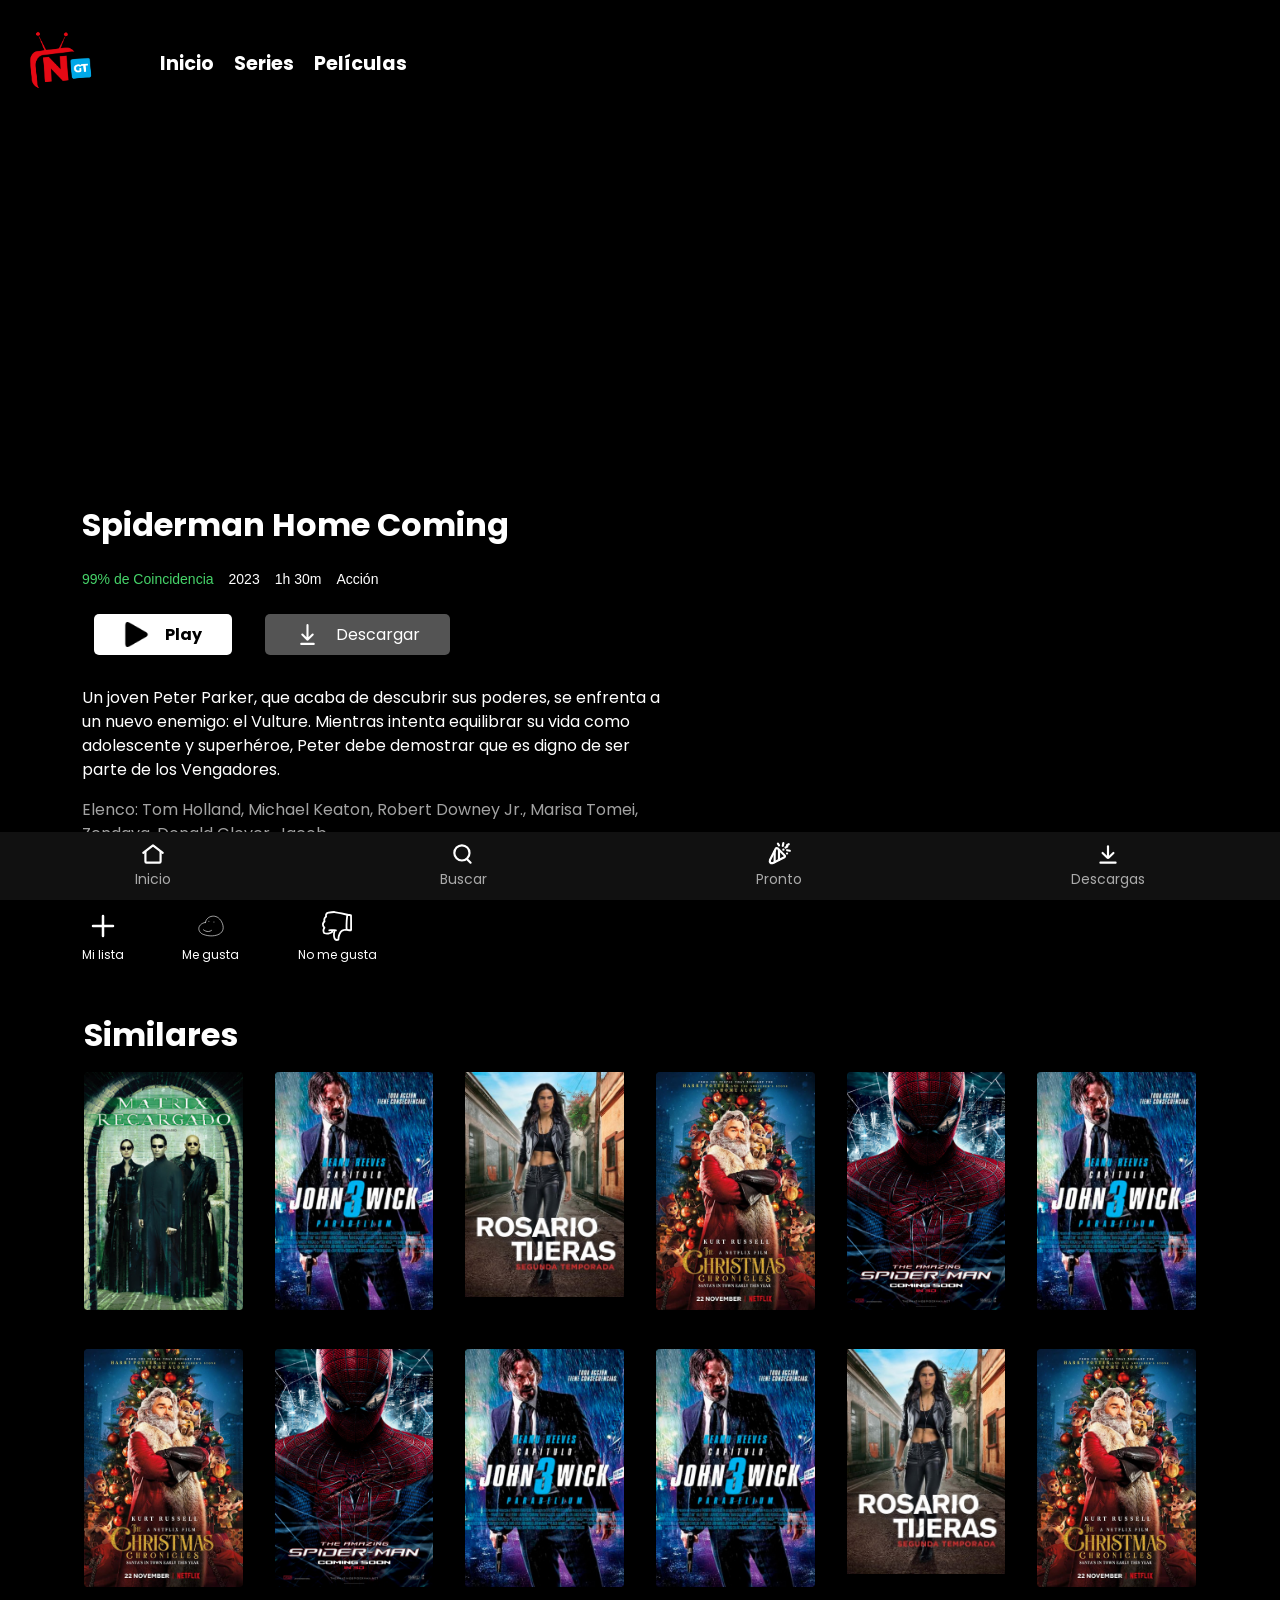
==== commit 996591ab: "Fix Flex's & margins" ====
--- a/detalle.html
+++ b/detalle.html
@@ -51,7 +51,7 @@
                         <a>Play</a>
                     </div>
                     <div class="principal_btn" id="info">
-                        <img src="./images/play-button-arrowhead.png" alt="">
+                        <img src="./images/download.svg" alt="">
                         <a>Descargar</a>
                     </div>
                 </div>
@@ -67,15 +67,15 @@
                 </div>
                 <div class="other-options">
                     <div class="options">
-                        <img src="./images/icons/plus.png" alt="">
+                        <img src="./images/plus.svg" alt="">
                         <p>Mi lista</p>
                     </div>
                     <div class="options">
-                        <img src="./images/icons/thumbs-up.png" alt="">
+                        <img src="./images/like-a-dino-svgrepo-com.svg" alt="">
                         <p>Me gusta</p>
                     </div>
                     <div class="options">
-                        <img src="./images/icons/thumbs-down.png" alt="">
+                        <img src="./images/dont-like-symbol-svgrepo-com.svg" alt="">
                         <p>No me gusta</p>
                     </div>
                 </div>
--- a/assets/css/detalle.css
+++ b/assets/css/detalle.css
@@ -122,6 +122,10 @@
     align-items: center;
     gap: 5px;
 }
+.other-options img {
+    width: 30px;
+    height: 30px;
+}
 
 .options p {
     font-size: 10px;
@@ -170,6 +174,10 @@
 
     }
     
+    .conent-by-movie{
+        margin-left: 5%;
+    }
+    
     .tittle-by-moby h1 {
         font-size: 32px;
     }
